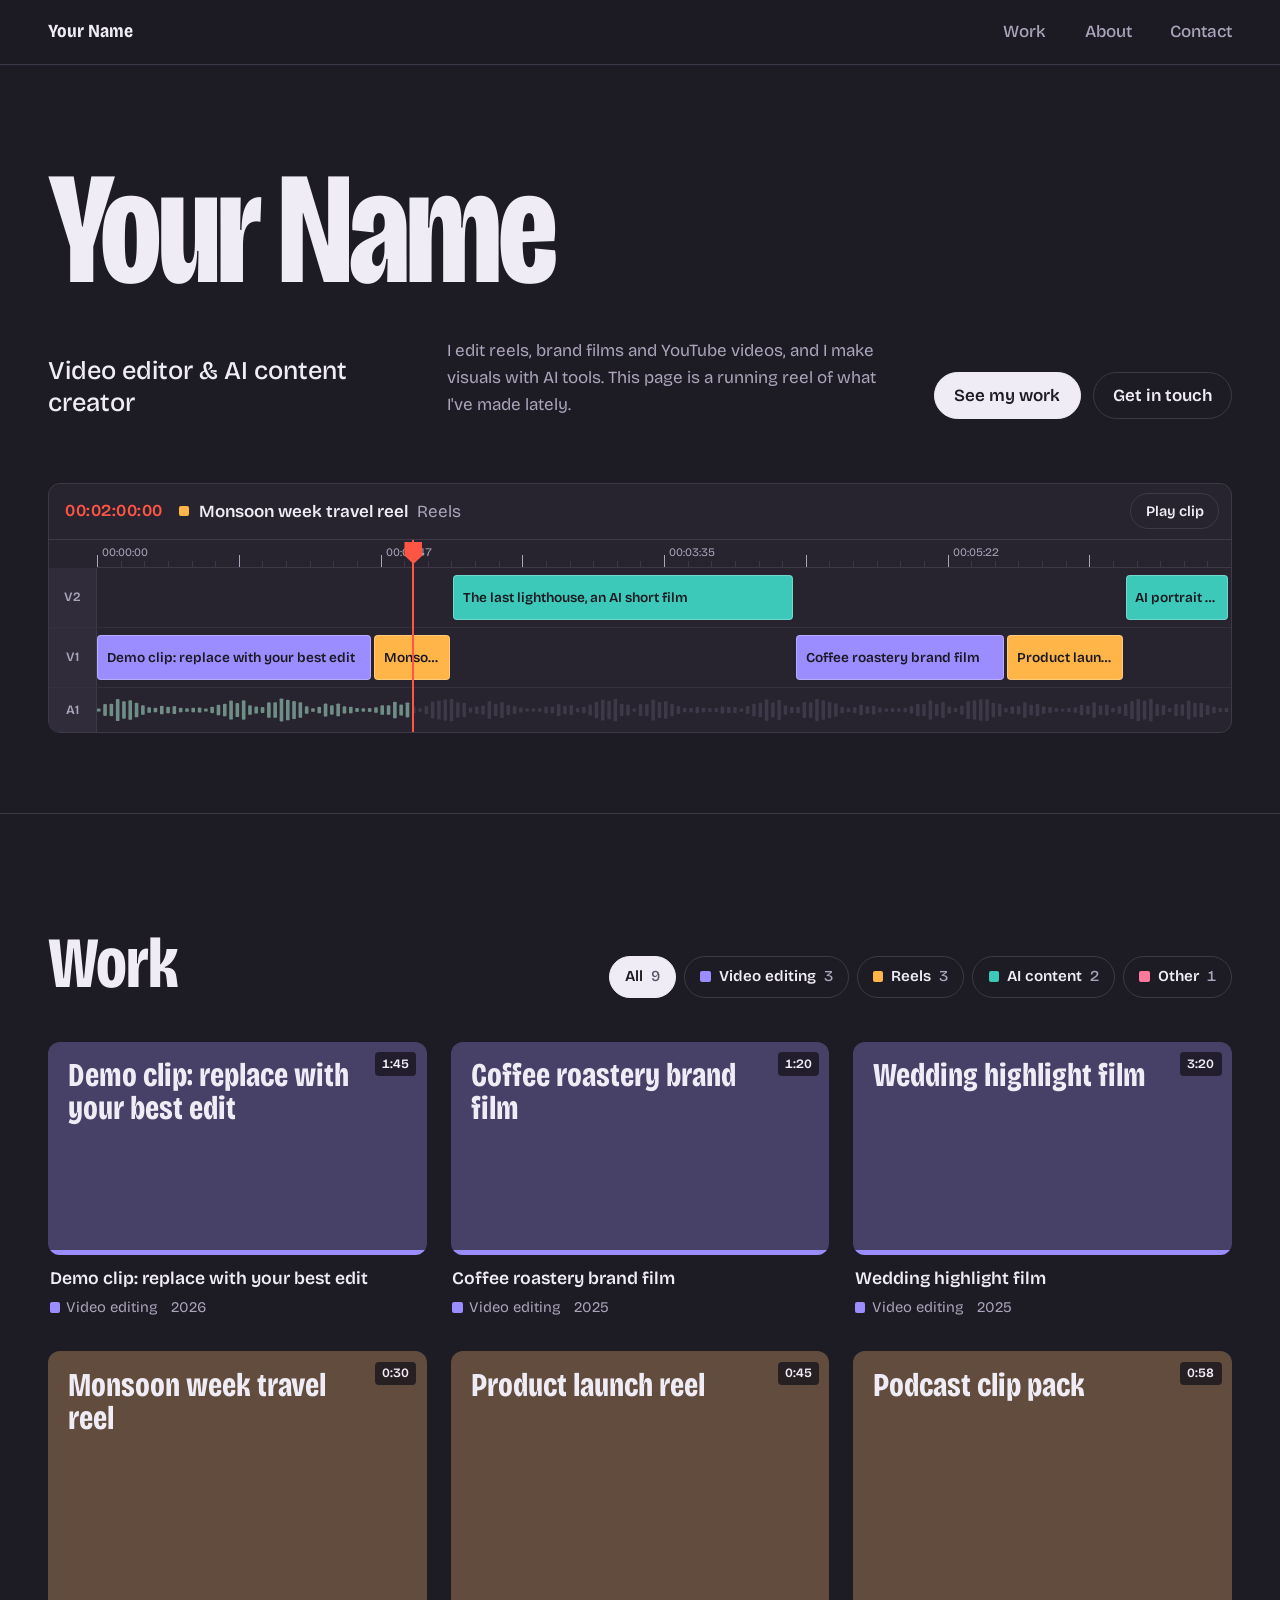
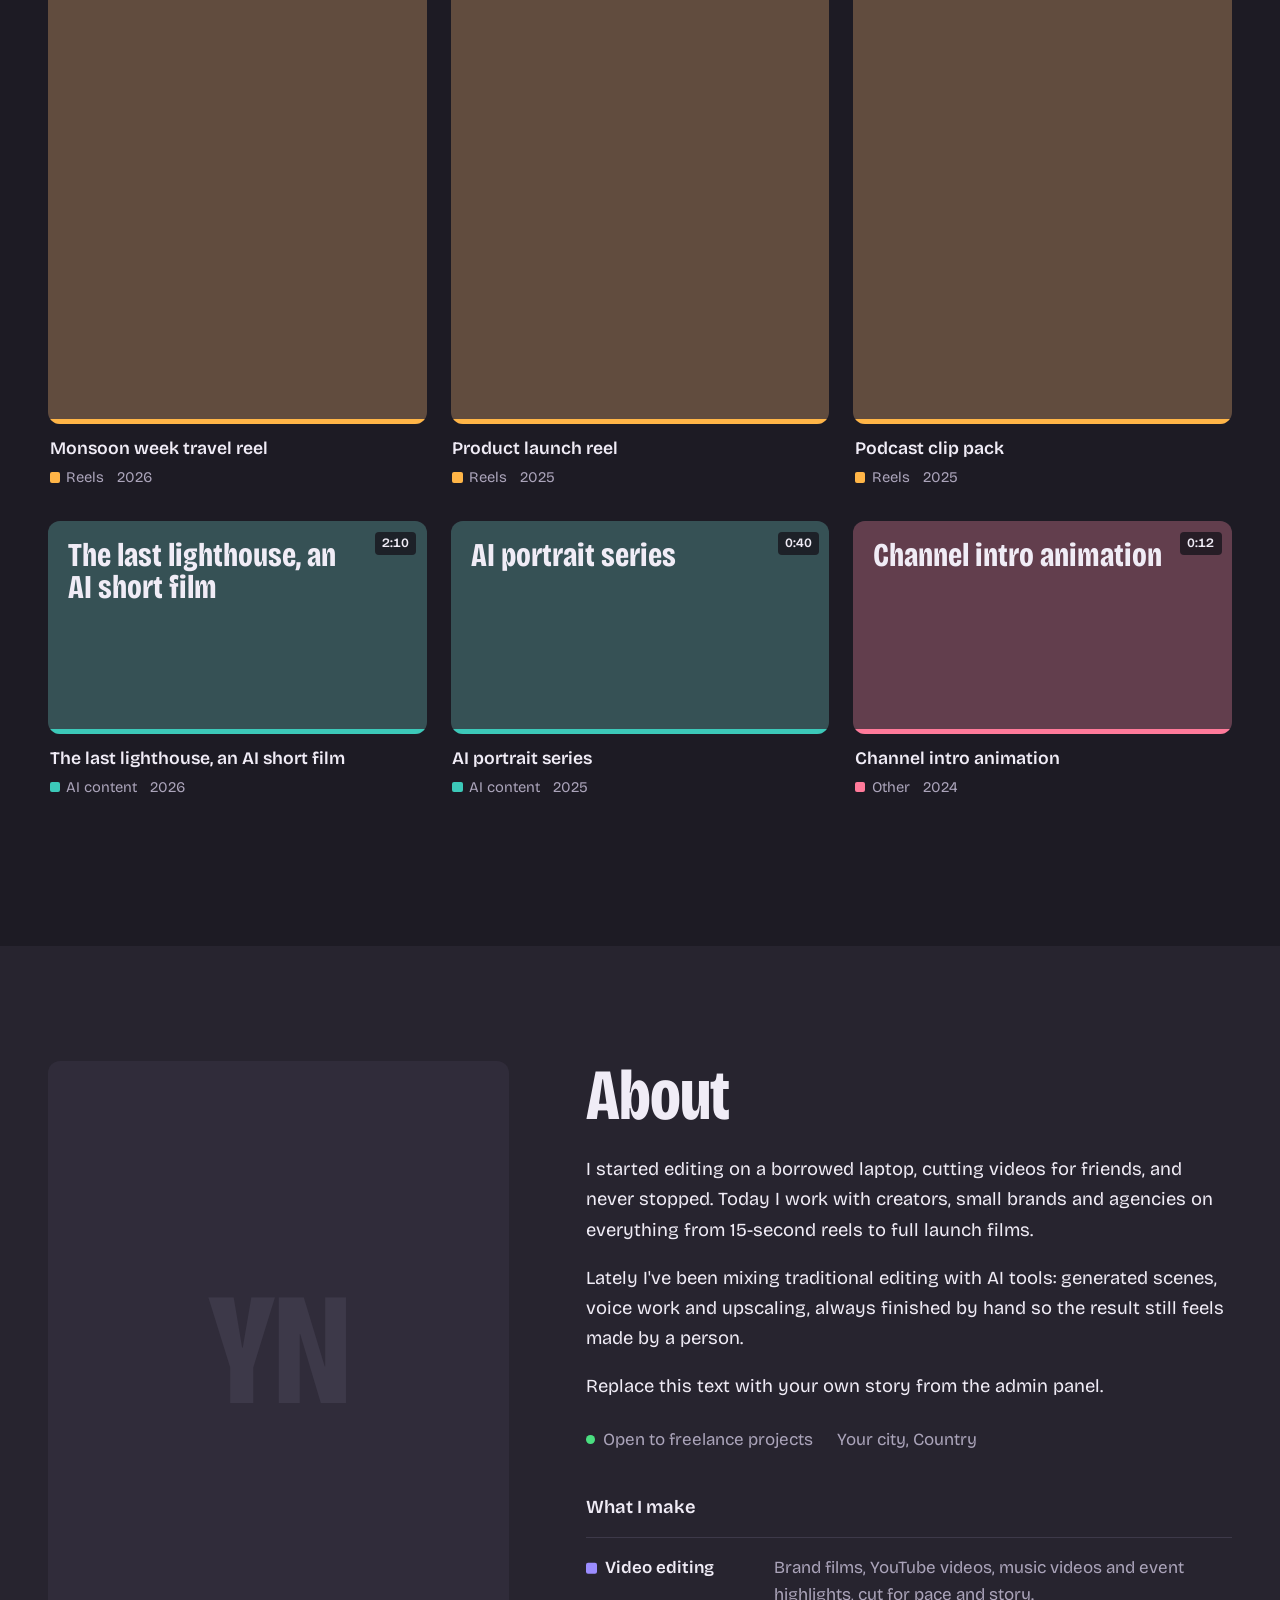
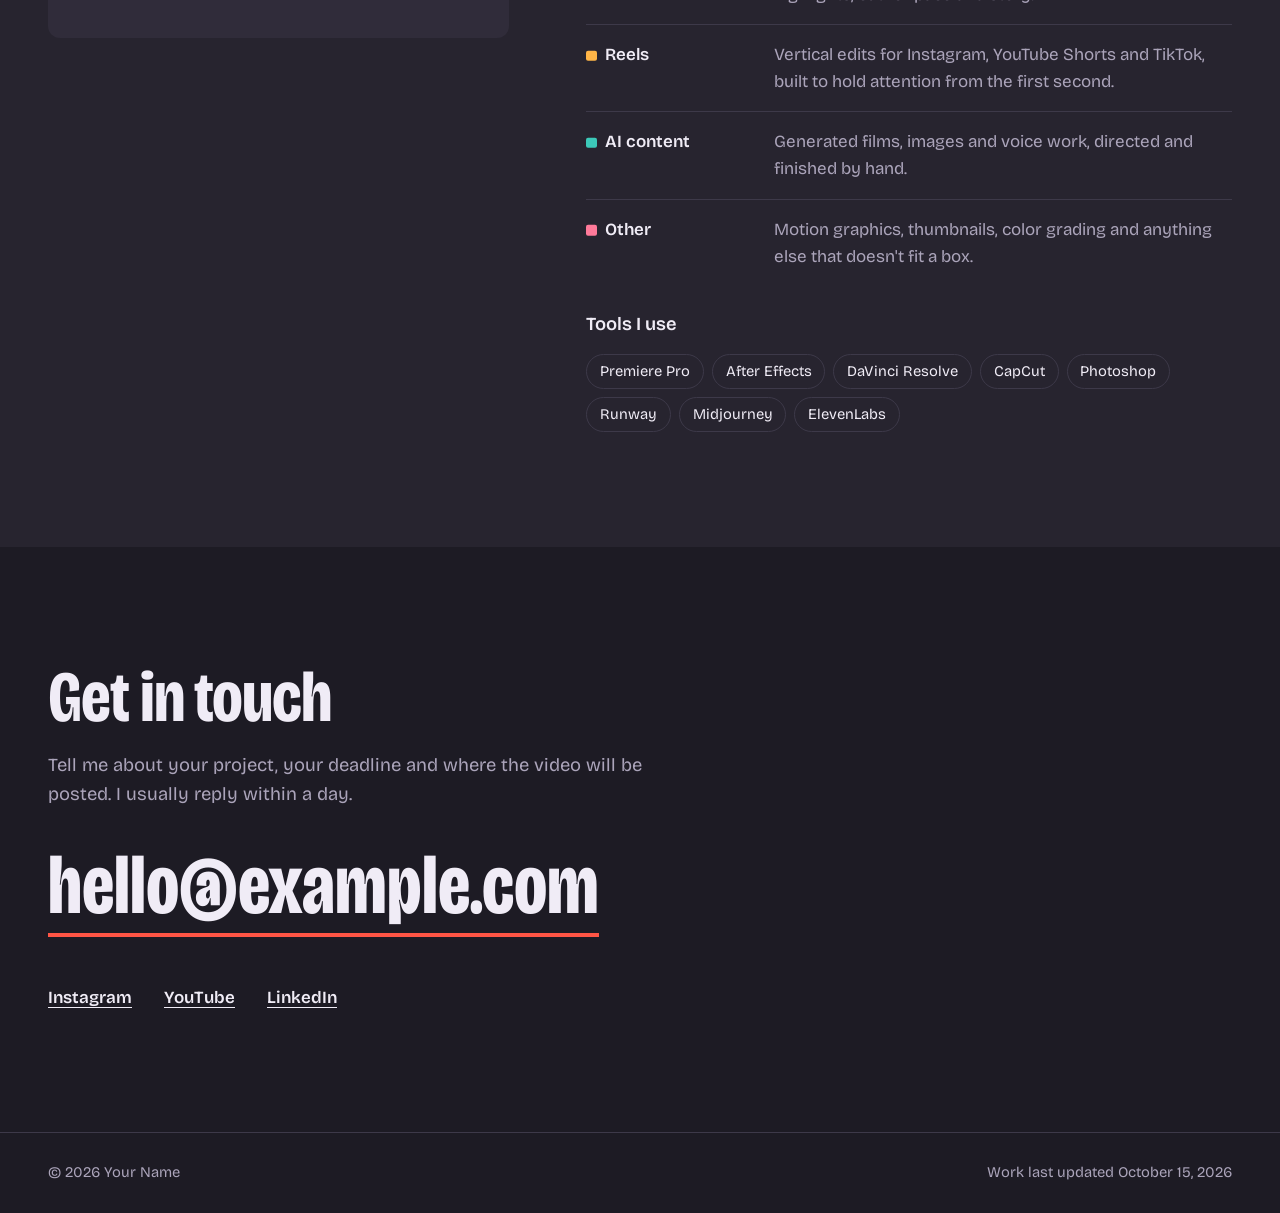
==== index.html @ c106ce6b "Add files via upload" ====
<!doctype html>
<html lang="en">
<head>
  <meta charset="utf-8">
  <meta name="viewport" content="width=device-width, initial-scale=1">
  <title>Your Name, video editor &amp; AI content creator</title>
  <meta name="description" content="Portfolio of video edits, reels and AI-made content.">
  <meta property="og:type" content="website">
  <meta property="og:title" content="Your Name, video editor &amp; AI content creator">
  <meta property="og:description" content="Portfolio of video edits, reels and AI-made content.">
  <meta name="theme-color" content="#1D1B24">
  <link rel="icon" href="data:image/svg+xml,%3Csvg xmlns='http://www.w3.org/2000/svg' viewBox='0 0 32 32'%3E%3Crect width='32' height='32' rx='7' fill='%231D1B24'/%3E%3Crect x='5' y='9' width='12' height='6' rx='1.5' fill='%239B8CFF'/%3E%3Crect x='11' y='18' width='16' height='6' rx='1.5' fill='%23FFB547'/%3E%3Crect x='19' y='4' width='2' height='24' fill='%23FF4D3D'/%3E%3C/svg%3E">
  <link rel="preconnect" href="https://fonts.googleapis.com">
  <link rel="preconnect" href="https://fonts.gstatic.com" crossorigin>
  <link rel="stylesheet" href="https://fonts.googleapis.com/css2?family=Bricolage+Grotesque:opsz,wdth,wght@12..96,75..100,300..800&display=swap">
  <link rel="stylesheet" href="assets/css/style.css">
</head>
<body>
  <a class="skip" href="#work">Skip to work</a>

  <header class="topbar" id="topbar">
    <div class="wrap topbar-inner">
      <a class="brand" href="#top" data-bind="name">Your Name</a>
      <button class="menu-btn" id="menuBtn" type="button" aria-expanded="false" aria-controls="nav">Menu</button>
      <nav class="nav" id="nav" aria-label="Main">
        <a href="#work">Work</a>
        <a href="#about">About</a>
        <a href="#contact">Contact</a>
      </nav>
    </div>
  </header>

  <main id="top">
    <section class="hero wrap" aria-labelledby="heroName">
      <h1 class="hero-name" id="heroName" data-bind="name">Your Name</h1>
      <div class="hero-sub">
        <p class="hero-role" data-bind="role">Video editor &amp; AI content creator</p>
        <p class="hero-intro" data-bind="intro"></p>
        <div class="hero-cta">
          <a class="btn btn-primary" href="#work">See my work</a>
          <a class="btn" href="#contact">Get in touch</a>
        </div>
      </div>

      <!-- Featured work, laid out as an edit timeline -->
      <div class="edit" id="edit" hidden>
        <div class="edit-bar">
          <output class="tc" id="tc" aria-label="Timecode">00:00:00:00</output>
          <p class="at" id="at">Drag the playhead to preview a clip</p>
          <button class="btn btn-small" id="atPlay" type="button" disabled>Play clip</button>
        </div>
        <div class="tracks" id="tracks">
          <div class="ruler" id="ruler" aria-hidden="true"></div>
          <div class="track"><span class="tlabel">V2</span><div class="lane" id="laneV2"></div></div>
          <div class="track"><span class="tlabel">V1</span><div class="lane" id="laneV1"></div></div>
          <div class="track track-audio" aria-hidden="true"><span class="tlabel">A1</span><div class="lane wave" id="laneA1"></div></div>
          <div class="playhead" id="playhead" role="slider" tabindex="0" aria-label="Playhead" aria-valuemin="0" aria-valuemax="100" aria-valuenow="0"><span class="ph-head"></span></div>
        </div>
      </div>
    </section>

    <section class="section work" id="work" aria-labelledby="workTitle">
      <div class="wrap">
        <div class="work-head">
          <h2 id="workTitle">Work</h2>
          <div class="bins" id="bins" role="group" aria-label="Filter by category"></div>
        </div>
        <div class="grid" id="grid" aria-live="polite"></div>
      </div>
    </section>

    <section class="section about" id="about" aria-labelledby="aboutTitle">
      <div class="wrap about-grid">
        <figure class="portrait" id="portrait"></figure>
        <div class="about-text">
          <h2 id="aboutTitle">About</h2>
          <div class="bio" id="bio"></div>
          <p class="facts" id="facts"></p>
          <h3>What I make</h3>
          <dl class="makes" id="makes"></dl>
          <h3>Tools I use</h3>
          <ul class="chips" id="tools"></ul>
        </div>
      </div>
    </section>

    <section class="section contact" id="contact" aria-labelledby="contactTitle">
      <div class="wrap">
        <h2 id="contactTitle">Get in touch</h2>
        <p class="contact-note" data-bind="contactNote"></p>
        <a class="contact-email" id="email" href="mailto:hello@example.com">hello@example.com</a>
        <ul class="socials" id="socials"></ul>
      </div>
    </section>
  </main>

  <footer class="footer">
    <div class="wrap footer-inner">
      <p>&copy; <span id="year"></span> <span data-bind="name">Your Name</span></p>
      <p id="updated"></p>
    </div>
  </footer>

  <dialog class="player" id="player" aria-labelledby="playerTitle">
    <button class="player-close" id="playerClose" type="button" aria-label="Close">
      <svg viewBox="0 0 24 24" width="22" height="22" aria-hidden="true"><path d="M6 6l12 12M18 6L6 18" stroke="currentColor" stroke-width="2" stroke-linecap="round"/></svg>
    </button>
    <div class="player-inner">
      <div class="player-media" id="playerMedia"></div>
      <div class="player-info">
        <p class="player-meta" id="playerMeta"></p>
        <h2 id="playerTitle"></h2>
        <p class="player-desc" id="playerDesc"></p>
        <ul class="chips" id="playerTools"></ul>
        <a class="btn" id="playerLink" target="_blank" rel="noopener" hidden>Open original</a>
      </div>
    </div>
  </dialog>

  <script src="assets/js/media.js"></script>
  <script src="assets/js/main.js"></script>
</body>
</html>
---- assets/css/style.css ----
/* =========================================================
   Portfolio, edit-suite theme
   Colors are clip labels: each category keeps its color from
   the hero timeline through the grid and the player.
   ========================================================= */

:root {
  --suite: #1D1B24;      /* page background */
  --panel: #27242F;      /* timeline, cards */
  --panel-2: #302C3A;    /* track headers, inputs */
  --line: #3D3949;       /* rules and borders */
  --paper: #F0ECF6;      /* main text */
  --muted: #ABA4BA;      /* secondary text */
  --playhead: #FF5545;   /* playhead, timecode, live accents */

  --font: "Bricolage Grotesque", "Avenir Next", "Segoe UI", system-ui, -apple-system, sans-serif;
  --r-s: 4px;
  --r-m: 12px;
  --gutter: clamp(1.25rem, 4vw, 3rem);
  --max: 1320px;
  --header: 64px;

  color-scheme: dark;
}

*, *::before, *::after { box-sizing: border-box; }
[hidden] { display: none !important; }

html {
  scroll-behavior: smooth;
  scroll-padding-top: var(--header);
  -webkit-text-size-adjust: 100%;
}

body {
  margin: 0;
  background: var(--suite);
  color: var(--paper);
  font-family: var(--font);
  font-size: 1.0625rem;
  line-height: 1.6;
  font-optical-sizing: auto;
  -webkit-font-smoothing: antialiased;
}

img, video, iframe { max-width: 100%; display: block; }
a { color: inherit; }
button { font: inherit; color: inherit; }
h1, h2, h3 { margin: 0; }

:focus-visible {
  outline: 2px solid var(--paper);
  outline-offset: 3px;
}

.wrap {
  width: 100%;
  max-width: var(--max);
  margin-inline: auto;
  padding-inline: var(--gutter);
}

.skip {
  position: absolute;
  left: -9999px;
  top: 0;
}
.skip:focus {
  left: 1rem;
  top: 1rem;
  z-index: 100;
  padding: .6rem 1rem;
  background: var(--paper);
  color: var(--suite);
  border-radius: var(--r-s);
}

/* ---------- Buttons ---------- */

.btn {
  display: inline-flex;
  align-items: center;
  justify-content: center;
  gap: .5rem;
  min-height: 44px;
  padding: .55rem 1.2rem;
  border: 1px solid var(--line);
  border-radius: 999px;
  background: transparent;
  color: var(--paper);
  font-weight: 600;
  text-decoration: none;
  cursor: pointer;
  transition: background-color .15s, border-color .15s, color .15s;
}
.btn:hover { border-color: var(--muted); }
.btn-primary {
  background: var(--paper);
  border-color: var(--paper);
  color: var(--suite);
}
.btn-primary:hover { background: #fff; border-color: #fff; }
.btn-small { min-height: 36px; padding: .35rem .9rem; font-size: .9rem; }
.btn:disabled { opacity: .4; cursor: default; }

/* ---------- Header ---------- */

.topbar {
  position: sticky;
  top: 0;
  z-index: 50;
  background: rgba(29, 27, 36, .86);
  -webkit-backdrop-filter: blur(12px);
  backdrop-filter: blur(12px);
  border-bottom: 1px solid var(--line);
}
.topbar-inner {
  height: var(--header);
  display: flex;
  align-items: center;
  justify-content: space-between;
  gap: 1rem;
}
.brand {
  font-weight: 700;
  font-size: 1.15rem;
  font-variation-settings: "wdth" 85;
  text-decoration: none;
  white-space: nowrap;
  overflow: hidden;
  text-overflow: ellipsis;
}
.nav { display: flex; gap: clamp(1.25rem, 3vw, 2.5rem); }
.nav a {
  text-decoration: none;
  color: var(--muted);
  font-weight: 500;
  padding-block: .4rem;
}
.nav a:hover { color: var(--paper); }
.menu-btn {
  display: none;
  min-height: 40px;
  padding: .3rem .9rem;
  border: 1px solid var(--line);
  border-radius: 999px;
  background: none;
  cursor: pointer;
  font-weight: 600;
}

/* ---------- Hero ---------- */

.hero {
  padding-top: clamp(2.5rem, 8vw, 6rem);
  padding-bottom: clamp(3rem, 7vw, 5rem);
}
.hero-name {
  font-size: clamp(3.4rem, 12.5vw, 10.5rem);
  line-height: .86;
  font-weight: 700;
  font-variation-settings: "wdth" 75;
  letter-spacing: -.025em;
  text-wrap: balance;
  overflow-wrap: anywhere;
}
.hero-sub {
  display: grid;
  grid-template-columns: minmax(0, 1fr) minmax(0, 1.25fr) auto;
  align-items: end;
  gap: 1rem 3rem;
  margin-top: clamp(1.5rem, 3vw, 2.5rem);
}
.hero-role {
  margin: 0;
  font-size: clamp(1.25rem, 2.2vw, 1.6rem);
  line-height: 1.25;
  font-weight: 500;
}
.hero-intro {
  margin: 0;
  max-width: 54ch;
  color: var(--muted);
}
.hero-cta { display: flex; gap: .75rem; flex-wrap: wrap; }

/* ---------- Timeline (the hero's signature piece) ---------- */

.edit {
  margin-top: clamp(2.5rem, 6vw, 4rem);
  background: var(--panel);
  border: 1px solid var(--line);
  border-radius: var(--r-m);
  overflow: hidden;
}
.edit-bar {
  display: flex;
  align-items: center;
  gap: 1rem;
  min-height: 56px;
  padding: .6rem .75rem .6rem 1rem;
  border-bottom: 1px solid var(--line);
}
.tc {
  flex: none;
  font-size: 1.05rem;
  font-weight: 600;
  font-variant-numeric: tabular-nums;
  letter-spacing: .03em;
  color: var(--playhead);
}
.at {
  flex: 1;
  min-width: 0;
  margin: 0;
  display: flex;
  align-items: center;
  gap: .6rem;
  color: var(--muted);
  white-space: nowrap;
}
.at strong {
  color: var(--paper);
  font-weight: 600;
  overflow: hidden;
  text-overflow: ellipsis;
}
.at .at-cat { flex: none; }

.tracks {
  --label: 3rem;
  --p: 0;
  position: relative;
  user-select: none;
  -webkit-user-select: none;
  touch-action: pan-y;
  cursor: col-resize;
}
.ruler {
  position: relative;
  height: 28px;
  margin-left: var(--label);
  border-bottom: 1px solid var(--line);
  background:
    repeating-linear-gradient(to right, var(--muted) 0 1px, transparent 1px calc(100% / 8)) left bottom / 100% 12px no-repeat,
    repeating-linear-gradient(to right, var(--line) 0 1px, transparent 1px calc(100% / 48)) left bottom / 100% 6px no-repeat;
}
.ruler span {
  position: absolute;
  top: 3px;
  padding-left: 5px;
  font-size: .72rem;
  color: var(--muted);
  font-variant-numeric: tabular-nums;
}
.track {
  display: grid;
  grid-template-columns: var(--label) minmax(0, 1fr);
  height: 60px;
  border-bottom: 1px solid rgba(61, 57, 73, .6);
}
.track-audio { height: 44px; border-bottom: 0; }
.tlabel {
  display: grid;
  place-items: center;
  font-size: .8rem;
  font-weight: 600;
  color: var(--muted);
  background: var(--panel-2);
  border-right: 1px solid var(--line);
}
.lane { position: relative; }

.clip {
  --c: var(--muted);
  position: absolute;
  top: 7px;
  bottom: 7px;
  display: flex;
  align-items: center;
  min-width: 10px;
  padding: 0;
  overflow: hidden;
  border: 1px solid rgba(255, 255, 255, .28);
  border-radius: var(--r-s);
  background: var(--c);
  color: #1A1820;
  font-size: .85rem;
  font-weight: 600;
  text-align: left;
  cursor: pointer;
}
.clip:hover { filter: brightness(1.1); }
.clip img {
  flex: none;
  height: 100%;
  aspect-ratio: 16 / 9;
  object-fit: cover;
  border-right: 1px solid rgba(0, 0, 0, .3);
}
.clip span {
  padding-inline: .55rem;
  white-space: nowrap;
  overflow: hidden;
  text-overflow: ellipsis;
}

.wave svg { position: absolute; inset: 6px 0; width: 100%; height: calc(100% - 12px); }
.wave .w-base { color: var(--line); }
.wave .w-lit {
  color: #6F8F86;
  clip-path: inset(0 calc((1 - var(--p)) * 100%) 0 0);
}

.playhead {
  position: absolute;
  top: 0;
  bottom: 0;
  left: calc(var(--label) + (100% - var(--label)) * var(--p));
  width: 0;
  z-index: 5;
  pointer-events: none;
}
.playhead::before {
  content: "";
  position: absolute;
  top: 0;
  bottom: 0;
  left: -1px;
  width: 2px;
  background: var(--playhead);
}
.ph-head {
  position: absolute;
  top: 2px;
  left: -9px;
  width: 18px;
  height: 22px;
  background: var(--playhead);
  clip-path: polygon(0 0, 100% 0, 100% 62%, 50% 100%, 0 62%);
}
.playhead:focus-visible { outline: none; }
.playhead:focus-visible .ph-head { outline: 2px solid var(--paper); outline-offset: 2px; clip-path: none; border-radius: 3px; }

/* ---------- Sections ---------- */

.section { padding-block: clamp(4rem, 9vw, 7.5rem); }
.section h2 {
  font-size: clamp(2.5rem, 6vw, 4.5rem);
  line-height: .95;
  font-weight: 700;
  font-variation-settings: "wdth" 78;
  letter-spacing: -.015em;
}
.section h3 {
  margin-top: 2.5rem;
  margin-bottom: .9rem;
  font-size: 1.15rem;
  font-weight: 600;
}

/* ---------- Work ---------- */

.work { border-top: 1px solid var(--line); }
.work-head {
  display: flex;
  flex-wrap: wrap;
  align-items: flex-end;
  justify-content: space-between;
  gap: 1.25rem 2rem;
  margin-bottom: clamp(1.75rem, 4vw, 2.75rem);
}
.bins { display: flex; flex-wrap: wrap; gap: .5rem; }
.bin {
  --c: var(--paper);
  display: inline-flex;
  align-items: center;
  gap: .5rem;
  min-height: 42px;
  padding: .4rem .95rem;
  border: 1px solid var(--line);
  border-radius: 999px;
  background: transparent;
  font-weight: 600;
  font-size: .95rem;
  white-space: nowrap;
  cursor: pointer;
}
.bin:hover { border-color: var(--muted); }
.bin .count { color: var(--muted); font-weight: 500; font-variant-numeric: tabular-nums; }
.bin[aria-pressed="true"] { background: var(--paper); border-color: var(--paper); color: var(--suite); }
.bin[aria-pressed="true"] .count { color: #5A5466; }

.swatch {
  display: inline-block;
  flex: none;
  width: .65rem;
  height: .65rem;
  border-radius: 2px;
  background: var(--c);
}

/* Masonry via CSS columns: each card keeps its real aspect ratio */
.grid { columns: 3 300px; column-gap: 1.5rem; }
.card {
  --c: var(--muted);
  break-inside: avoid;
  display: inline-block;
  width: 100%;
  margin-bottom: 2rem;
}
.card-media {
  position: relative;
  display: block;
  width: 100%;
  aspect-ratio: 16 / 9;
  padding: 0;
  border: 0;
  border-radius: var(--r-m);
  overflow: hidden;
  background: var(--panel);
  cursor: pointer;
}
.card-media[data-format="vertical"] { aspect-ratio: 9 / 16; }
.card-media[data-format="square"] { aspect-ratio: 1 / 1; }
.card-media img,
.card-media video { width: 100%; height: 100%; object-fit: cover; }
.card-media::after {
  content: "";
  position: absolute;
  left: 0;
  right: 0;
  bottom: 0;
  height: 5px;
  background: var(--c);
}
.card-play {
  position: absolute;
  left: 1rem;
  bottom: 1.25rem;
  display: grid;
  place-items: center;
  width: 48px;
  height: 48px;
  border-radius: 50%;
  background: rgba(22, 20, 28, .72);
  -webkit-backdrop-filter: blur(6px);
  backdrop-filter: blur(6px);
  color: var(--paper);
  opacity: 0;
  transform: scale(.9);
  transition: opacity .18s, transform .18s;
}
.card-media:hover .card-play,
.card-media:focus-visible .card-play { opacity: 1; transform: none; }
@media (hover: none) { .card-play { opacity: 1; transform: none; } }

.card-dur {
  position: absolute;
  top: .65rem;
  right: .65rem;
  padding: .1rem .45rem;
  border-radius: var(--r-s);
  background: rgba(22, 20, 28, .78);
  font-size: .8rem;
  font-weight: 600;
  font-variant-numeric: tabular-nums;
}

/* Poster: shown when a work has no thumbnail yet */
.poster {
  position: absolute;
  inset: 0;
  display: flex;
  align-items: flex-start;
  padding: 1.1rem 4.25rem 1.1rem 1.25rem;
  background: color-mix(in oklab, var(--c) 30%, var(--panel));
  color: var(--paper);
  text-align: left;
  font-size: clamp(1.5rem, 2.6vw, 2.15rem);
  line-height: .98;
  font-weight: 700;
  font-variation-settings: "wdth" 75;
  overflow-wrap: anywhere;
}

.card-body { padding: .85rem .1rem 0; }
.card h3 { margin: 0; font-size: 1.1rem; line-height: 1.3; font-weight: 600; }
.card-meta {
  display: flex;
  flex-wrap: wrap;
  align-items: center;
  gap: .25rem .8rem;
  margin: .3rem 0 0;
  color: var(--muted);
  font-size: .92rem;
}
.card-meta .swatch { margin-right: -.4rem; }

.notice {
  padding: 1.5rem;
  border: 1px dashed var(--line);
  border-radius: var(--r-m);
  color: var(--muted);
  column-span: all;
}

/* ---------- About ---------- */

.about { background: var(--panel); }
.about-grid {
  display: grid;
  grid-template-columns: minmax(0, 5fr) minmax(0, 7fr);
  gap: clamp(2rem, 6vw, 5.5rem);
  align-items: start;
}
.portrait {
  position: sticky;
  top: calc(var(--header) + 2rem);
  margin: 0;
  aspect-ratio: 4 / 5;
  border-radius: var(--r-m);
  overflow: hidden;
  background: var(--panel-2);
}
.portrait img { width: 100%; height: 100%; object-fit: cover; }
.initials {
  display: grid;
  place-items: center;
  height: 100%;
  font-size: clamp(5rem, 14vw, 10rem);
  font-weight: 700;
  font-variation-settings: "wdth" 75;
  color: var(--line);
}
.bio { margin-top: 1.5rem; }
.bio p { margin: 0 0 1.1rem; max-width: 62ch; font-size: 1.15rem; line-height: 1.65; }
.facts { display: flex; flex-wrap: wrap; gap: .5rem 1.5rem; margin: 1.5rem 0 0; color: var(--muted); }
.facts span { display: inline-flex; align-items: center; gap: .5rem; }
.live-dot { width: .55rem; height: .55rem; border-radius: 50%; background: #4ADE80; }

.makes { margin: 0; display: grid; gap: 1rem; }
.makes div {
  display: grid;
  grid-template-columns: 10.5rem minmax(0, 1fr);
  gap: .25rem 1.25rem;
  padding-top: 1rem;
  border-top: 1px solid var(--line);
}
.makes dt { display: flex; align-items: baseline; gap: .55rem; font-weight: 600; }
.makes dt .swatch { transform: translateY(.05rem); }
.makes dd { margin: 0; color: var(--muted); max-width: 52ch; }

.chips { display: flex; flex-wrap: wrap; gap: .5rem; margin: 0; padding: 0; list-style: none; }
.chips li {
  padding: .3rem .8rem;
  border: 1px solid var(--line);
  border-radius: 999px;
  font-size: .92rem;
}

/* ---------- Contact ---------- */

.contact-note { max-width: 52ch; margin: 1.25rem 0 2rem; color: var(--muted); font-size: 1.15rem; }
.contact-email {
  display: inline-block;
  max-width: 100%;
  font-size: clamp(1.9rem, 7vw, 5.25rem);
  line-height: 1.05;
  font-weight: 700;
  font-variation-settings: "wdth" 75;
  text-decoration: none;
  overflow-wrap: anywhere;
  border-bottom: 4px solid var(--playhead);
  padding-bottom: .2rem;
}
.contact-email:hover { color: #fff; }
.socials {
  display: flex;
  flex-wrap: wrap;
  gap: .5rem 2rem;
  margin: 2.5rem 0 0;
  padding: 0;
  list-style: none;
}
.socials a { display: inline-block; padding-block: .4rem; font-weight: 600; text-underline-offset: .25em; }

/* ---------- Footer ---------- */

.footer { border-top: 1px solid var(--line); color: var(--muted); font-size: .92rem; }
.footer-inner {
  display: flex;
  flex-wrap: wrap;
  justify-content: space-between;
  gap: .5rem 2rem;
  padding-block: 1.75rem;
}
.footer p { margin: 0; }

/* ---------- Player ---------- */

.player {
  width: min(1180px, calc(100vw - 2rem));
  max-height: calc(100dvh - 2rem);
  padding: 0;
  border: 1px solid var(--line);
  border-radius: var(--r-m);
  background: var(--panel);
  color: var(--paper);
  overflow: auto;
}
.player::backdrop { background: rgba(14, 12, 20, .84); -webkit-backdrop-filter: blur(4px); backdrop-filter: blur(4px); }
.player[open] { animation: player-in .22s ease-out; }
@keyframes player-in { from { opacity: 0; transform: translateY(12px); } }

.player-close {
  position: absolute;
  top: .6rem;
  right: .6rem;
  z-index: 2;
  display: grid;
  place-items: center;
  width: 44px;
  height: 44px;
  border: 0;
  border-radius: 50%;
  background: rgba(22, 20, 28, .8);
  cursor: pointer;
}
.player-close:hover { background: var(--suite); }
.player-media {
  position: relative;
  background: #000;
  aspect-ratio: 16 / 9;
}
.player-media iframe,
.player-media video { width: 100%; height: 100%; border: 0; }
.player-media img { width: 100%; height: 100%; object-fit: contain; }
.player-media .poster { padding: 2rem; font-size: clamp(1.75rem, 4vw, 3rem); }
.player-empty {
  position: absolute;
  left: 2rem;
  right: 2rem;
  bottom: 1.25rem;
  margin: 0;
  color: var(--paper);
  opacity: .8;
  font-size: .95rem;
}
.player-info { padding: 1.5rem clamp(1.25rem, 3vw, 2rem) 2rem; }
.player-meta { display: flex; flex-wrap: wrap; align-items: center; gap: .3rem .9rem; margin: 0 0 .5rem; color: var(--muted); }
.player-meta .swatch { margin-right: -.45rem; }
.player-info h2 { font-size: clamp(1.5rem, 3vw, 2.1rem); line-height: 1.1; font-weight: 700; font-variation-settings: "wdth" 85; }
.player-desc { max-width: 62ch; margin: .9rem 0 1.25rem; color: var(--muted); }
.player-desc:empty { display: none; }
.player .chips { margin-bottom: 1.5rem; }
.player .chips:empty { display: none; }

/* Vertical and square work: media beside info on wide screens */
@media (min-width: 760px) {
  .player[data-format="vertical"] .player-inner,
  .player[data-format="square"] .player-inner {
    display: grid;
    grid-template-columns: auto minmax(0, 1fr);
    align-items: start;
  }
  .player[data-format="vertical"] .player-media {
    height: min(calc(100dvh - 4rem), 820px);
    aspect-ratio: 9 / 16;
  }
  .player[data-format="square"] .player-media {
    height: min(calc(100dvh - 4rem), 680px);
    aspect-ratio: 1 / 1;
  }
  .player[data-format="vertical"] .player-info,
  .player[data-format="square"] .player-info { padding-top: 3.5rem; }
}
@media (max-width: 759px) {
  .player[data-format="vertical"] .player-media { aspect-ratio: 9 / 16; max-height: 78dvh; margin-inline: auto; }
}

/* ---------- Responsive ---------- */

@media (max-width: 1020px) {
  .hero-sub { grid-template-columns: minmax(0, 1fr); align-items: start; gap: 1rem; }
  .hero-intro { max-width: 60ch; }
  .hero-cta { margin-top: .5rem; }
}

@media (max-width: 860px) {
  .about-grid { grid-template-columns: minmax(0, 1fr); }
  .portrait { position: static; max-width: 340px; }
}

@media (max-width: 720px) {
  .menu-btn { display: inline-flex; align-items: center; }
  .nav {
    position: absolute;
    top: var(--header);
    left: 0;
    right: 0;
    flex-direction: column;
    gap: 0;
    padding: .5rem var(--gutter) 1.25rem;
    background: var(--suite);
    border-bottom: 1px solid var(--line);
    display: none;
  }
  .topbar.open .nav { display: flex; }
  .nav a { padding-block: .85rem; font-size: 1.25rem; color: var(--paper); border-bottom: 1px solid var(--line); }
  .nav a:last-child { border-bottom: 0; }

  .bins {
    flex-wrap: nowrap;
    overflow-x: auto;
    margin-inline: calc(var(--gutter) * -1);
    padding-inline: var(--gutter);
    scrollbar-width: none;
    width: calc(100% + var(--gutter) * 2);
  }
  .bins::-webkit-scrollbar { display: none; }

  .makes div { grid-template-columns: minmax(0, 1fr); }
}

@media (max-width: 600px) {
  .tracks { --label: 2.25rem; }
  .track { height: 48px; }
  .track-audio { height: 36px; }
  .clip { top: 6px; bottom: 6px; font-size: .78rem; }
  .clip img { display: none; }
  .clip span { padding-inline: .4rem; }
  .ruler span:nth-child(even) { display: none; }
  .edit-bar { flex-wrap: wrap; gap: .25rem .75rem; padding: .6rem .75rem; }
  .at { order: 3; flex-basis: 100%; }
  #atPlay { margin-left: auto; }

  /* Mobile: landscape work full width, reels two-up */
  .grid {
    columns: auto;
    display: grid;
    grid-template-columns: repeat(2, minmax(0, 1fr));
    grid-auto-flow: row dense;
    gap: 1.5rem .9rem;
  }
  .card { margin-bottom: 0; }
  .card.wide { grid-column: 1 / -1; }
  .notice { grid-column: 1 / -1; }
  .card h3 { font-size: 1rem; }
  .card-meta { font-size: .85rem; }
  .card:not(.wide) .poster { font-size: 1.3rem; padding: .85rem .85rem; }
  .card:not(.wide) .card-dur { top: auto; bottom: 1rem; right: .6rem; }
  .card-play { width: 40px; height: 40px; left: .7rem; bottom: 1rem; }
}

@media (max-width: 340px) {
  .grid { grid-template-columns: minmax(0, 1fr); }
}

@media (prefers-reduced-motion: reduce) {
  html { scroll-behavior: auto; }
  *, *::before, *::after { animation: none !important; transition: none !important; }
}
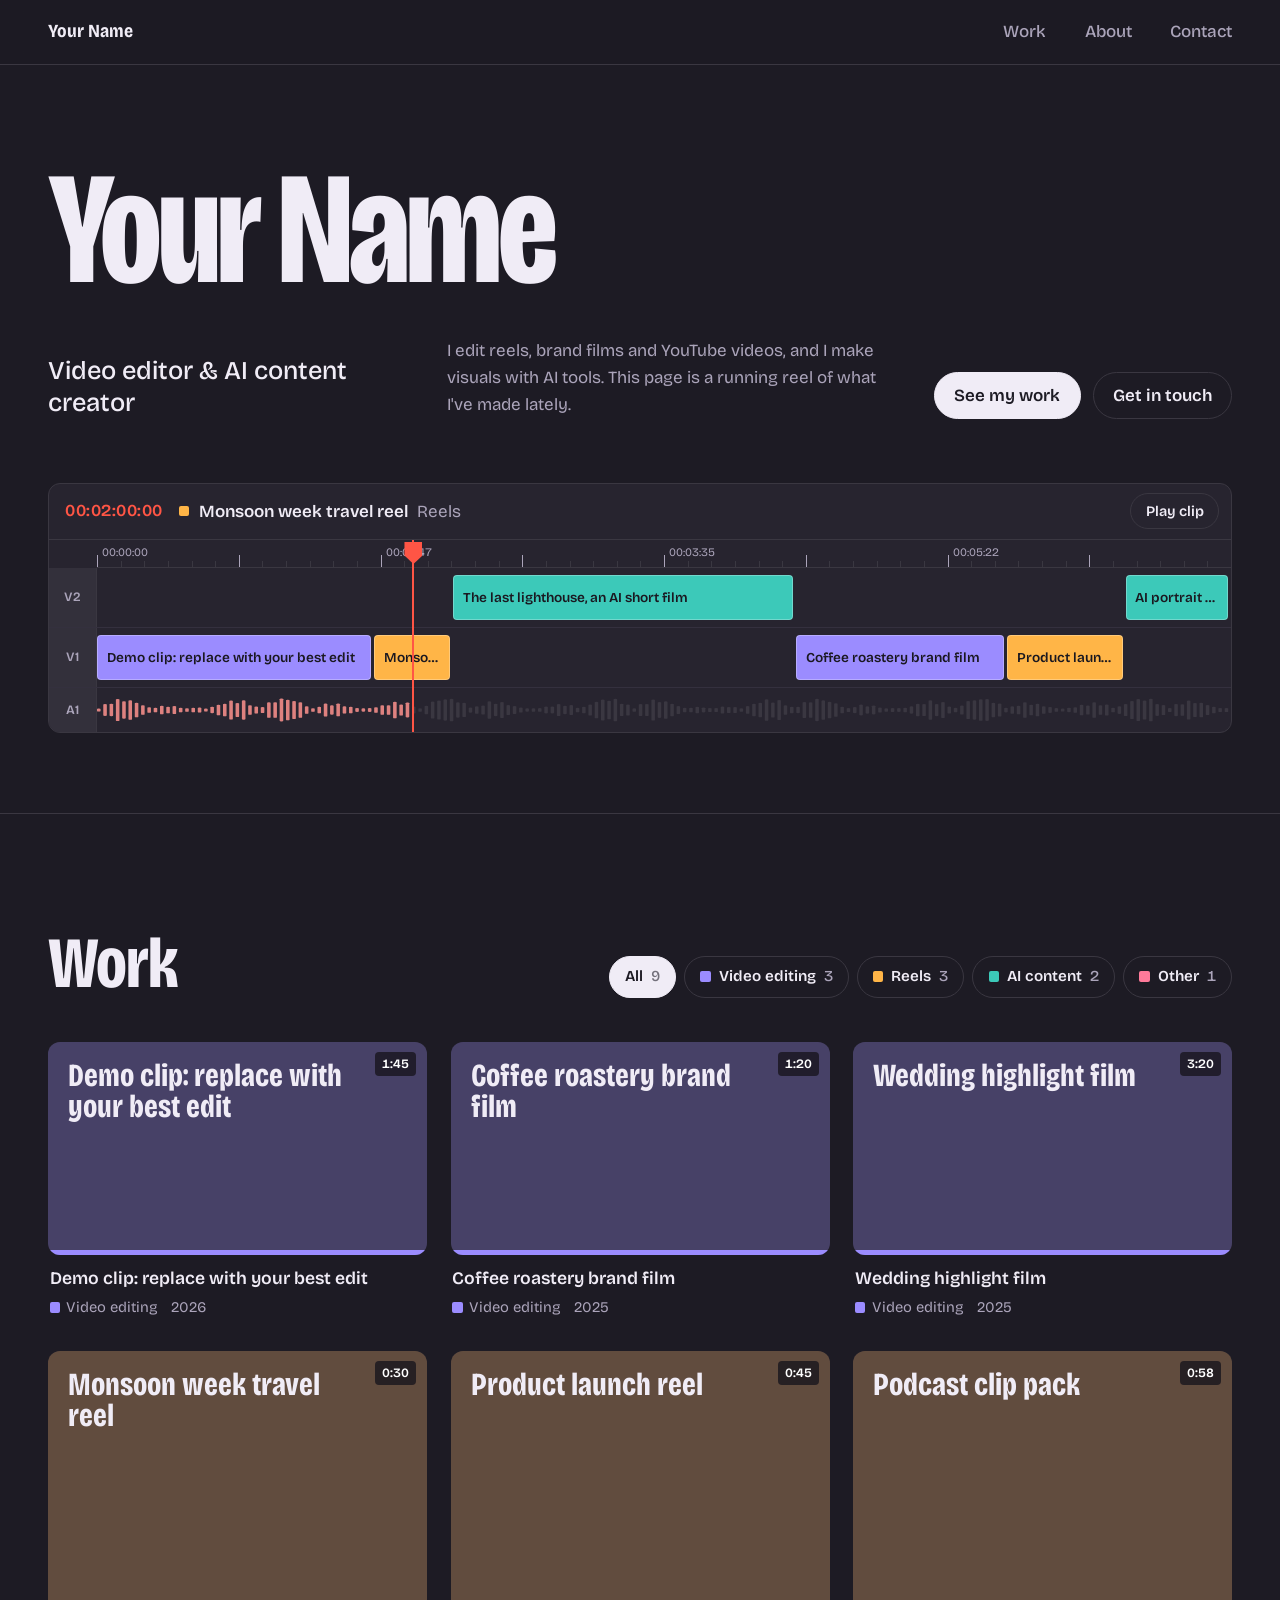
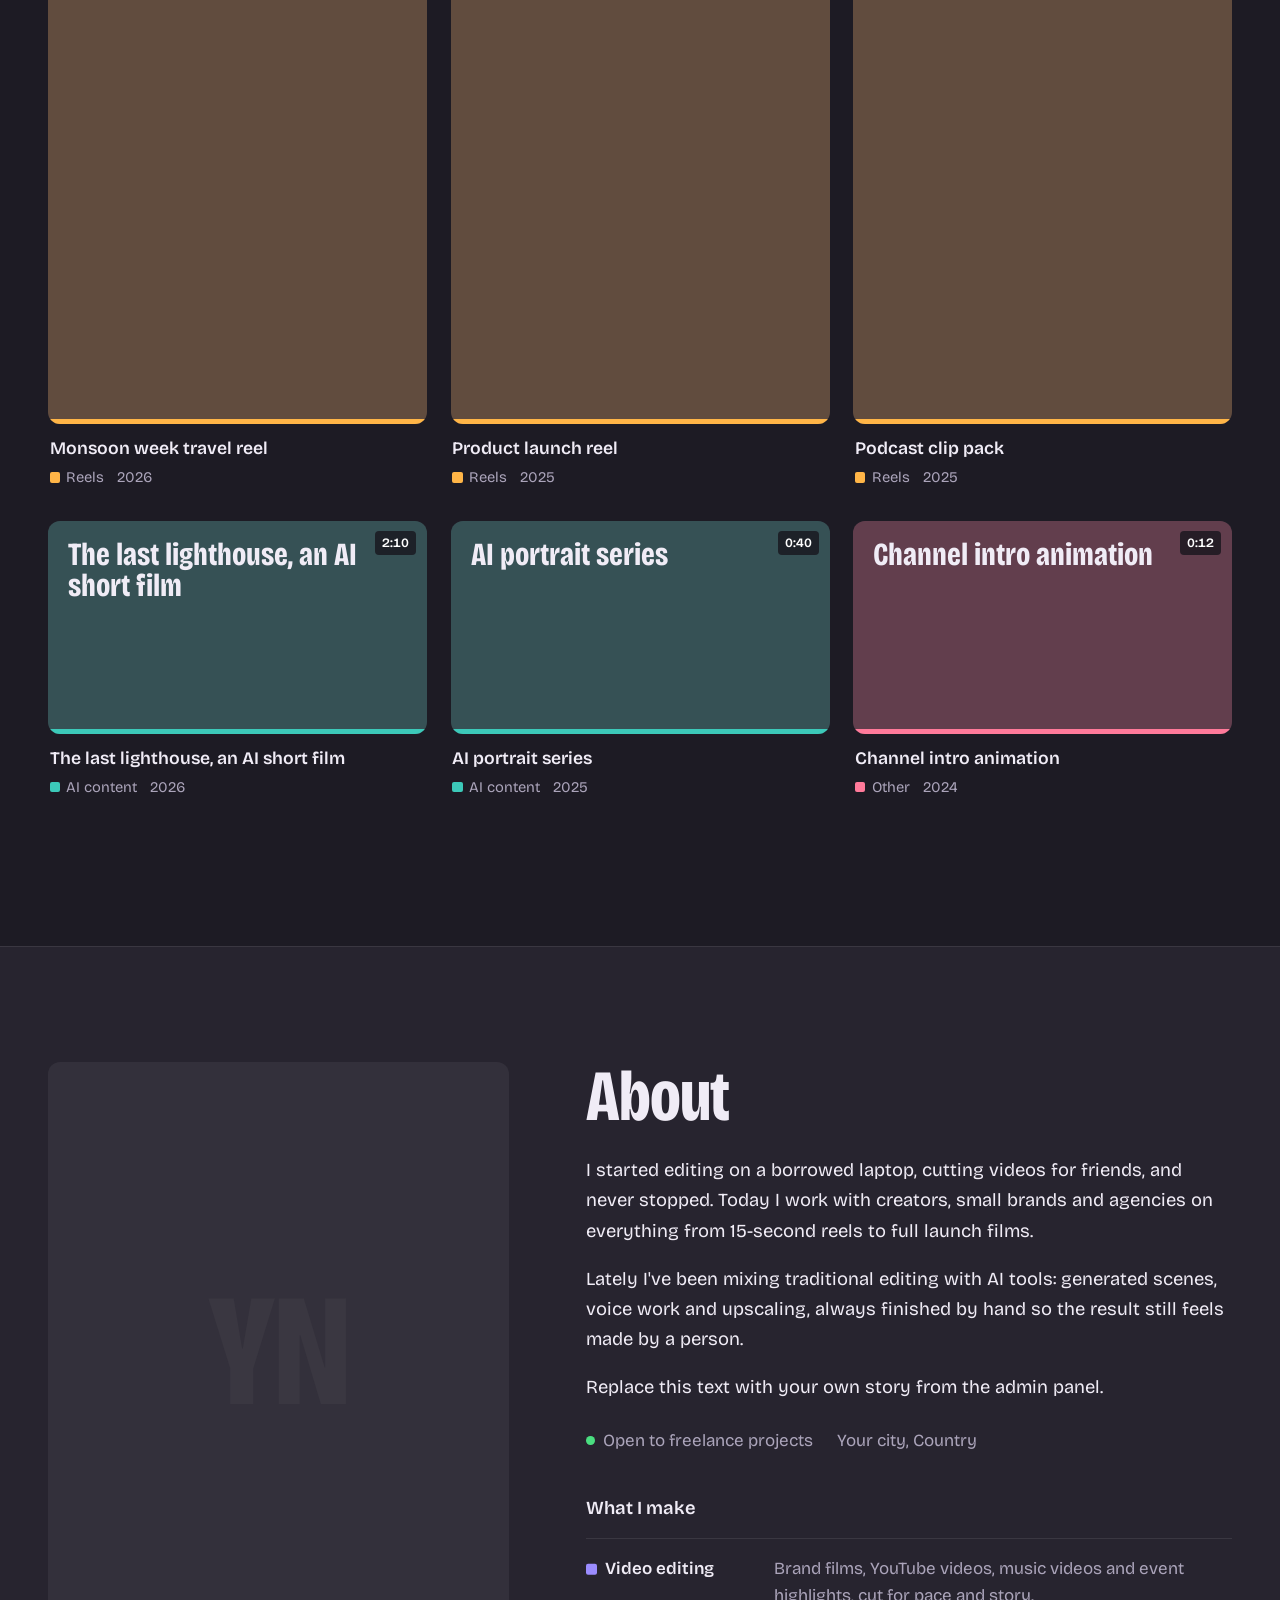
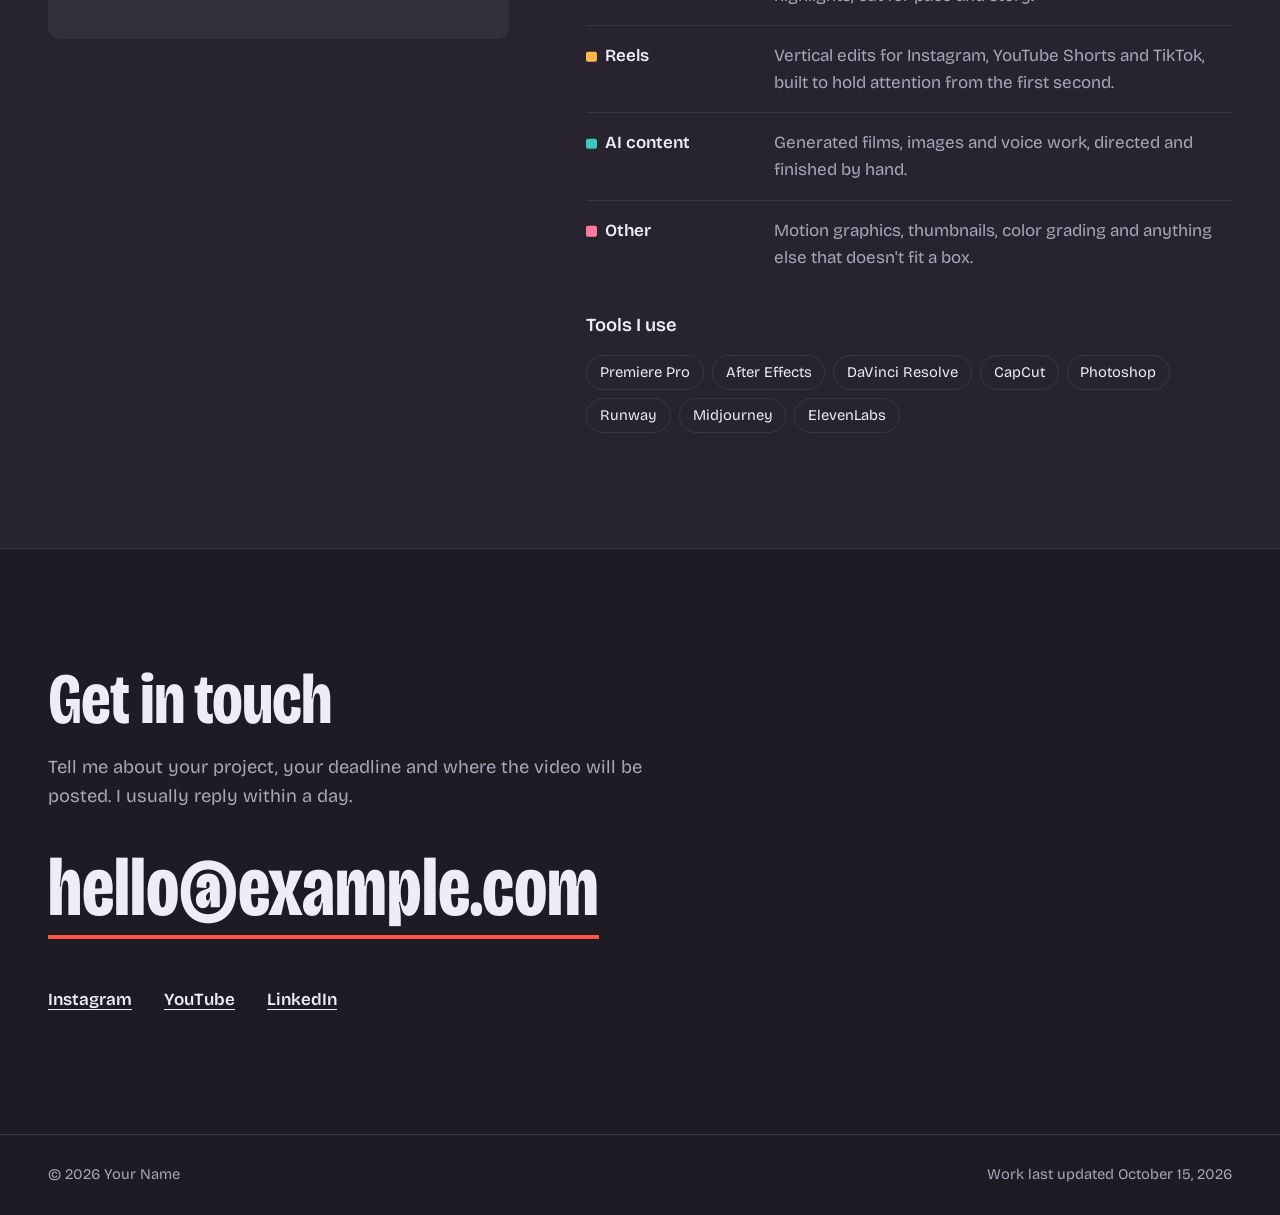
==== commit 8ec8cd9a: "added controls" ====
--- a/index.html
+++ b/index.html
@@ -12,8 +12,9 @@
   <link rel="icon" href="data:image/svg+xml,%3Csvg xmlns='http://www.w3.org/2000/svg' viewBox='0 0 32 32'%3E%3Crect width='32' height='32' rx='7' fill='%231D1B24'/%3E%3Crect x='5' y='9' width='12' height='6' rx='1.5' fill='%239B8CFF'/%3E%3Crect x='11' y='18' width='16' height='6' rx='1.5' fill='%23FFB547'/%3E%3Crect x='19' y='4' width='2' height='24' fill='%23FF4D3D'/%3E%3C/svg%3E">
   <link rel="preconnect" href="https://fonts.googleapis.com">
   <link rel="preconnect" href="https://fonts.gstatic.com" crossorigin>
-  <link rel="stylesheet" href="https://fonts.googleapis.com/css2?family=Bricolage+Grotesque:opsz,wdth,wght@12..96,75..100,300..800&display=swap">
-  <link rel="stylesheet" href="assets/css/style.css">
+  <link rel="stylesheet" href="assets/css/style.css?v=3">
+  <!-- Hide the page until your design settings load (max 2.5s) -->
+  <script>document.documentElement.classList.add('pending');setTimeout(function(){document.documentElement.classList.remove('pending')},2500);</script>
 </head>
 <body>
   <a class="skip" href="#work">Skip to work</a>
@@ -117,7 +118,8 @@
     </div>
   </dialog>
 
-  <script src="assets/js/media.js"></script>
-  <script src="assets/js/main.js"></script>
+  <script src="assets/js/media.js?v=3"></script>
+  <script src="assets/js/theme.js?v=3"></script>
+  <script src="assets/js/main.js?v=3"></script>
 </body>
 </html>
--- a/assets/css/style.css
+++ b/assets/css/style.css
@@ -5,15 +5,23 @@
    ========================================================= */
 
 :root {
+  /* These defaults are overridden by Admin > Design (data/site.json "theme") */
   --suite: #1D1B24;      /* page background */
-  --panel: #27242F;      /* timeline, cards */
-  --panel-2: #302C3A;    /* track headers, inputs */
-  --line: #3D3949;       /* rules and borders */
+  --panel: #27242F;      /* timeline, about section */
   --paper: #F0ECF6;      /* main text */
   --muted: #ABA4BA;      /* secondary text */
-  --playhead: #FF5545;   /* playhead, timecode, live accents */
-
-  --font: "Bricolage Grotesque", "Avenir Next", "Segoe UI", system-ui, -apple-system, sans-serif;
+  --playhead: #FF5545;   /* accent: playhead, timecode, underline */
+
+  /* Derived from the colors above, so any palette stays consistent */
+  --panel-2: color-mix(in oklab, var(--paper) 7%, var(--panel));
+  --line: color-mix(in oklab, var(--paper) 16%, var(--suite));
+
+  --font-head: "Bricolage Grotesque", "Avenir Next", "Segoe UI", system-ui, -apple-system, sans-serif;
+  --font-body: var(--font-head);
+  --name-scale: 1;
+  --head-scale: 1;
+  --body-size: 1.0625rem;
+  --cols: 3;
   --r-s: 4px;
   --r-m: 12px;
   --gutter: clamp(1.25rem, 4vw, 3rem);
@@ -25,6 +33,7 @@
 
 *, *::before, *::after { box-sizing: border-box; }
 [hidden] { display: none !important; }
+html.pending body { visibility: hidden; }
 
 html {
   scroll-behavior: smooth;
@@ -36,14 +45,17 @@
   margin: 0;
   background: var(--suite);
   color: var(--paper);
-  font-family: var(--font);
-  font-size: 1.0625rem;
+  font-family: var(--font-body);
+  font-size: var(--body-size);
   line-height: 1.6;
   font-optical-sizing: auto;
   -webkit-font-smoothing: antialiased;
 }
 
 img, video, iframe { max-width: 100%; display: block; }
+
+/* Display type uses the heading font */
+.brand, .hero-name, .section h2, .poster, .initials, .contact-email, .player-info h2 { font-family: var(--font-head); }
 a { color: inherit; }
 button { font: inherit; color: inherit; }
 h1, h2, h3 { margin: 0; }
@@ -99,7 +111,7 @@
   border-color: var(--paper);
   color: var(--suite);
 }
-.btn-primary:hover { background: #fff; border-color: #fff; }
+.btn-primary:hover { opacity: .88; }
 .btn-small { min-height: 36px; padding: .35rem .9rem; font-size: .9rem; }
 .btn:disabled { opacity: .4; cursor: default; }
 
@@ -109,7 +121,7 @@
   position: sticky;
   top: 0;
   z-index: 50;
-  background: rgba(29, 27, 36, .86);
+  background: color-mix(in srgb, var(--suite) 86%, transparent);
   -webkit-backdrop-filter: blur(12px);
   backdrop-filter: blur(12px);
   border-bottom: 1px solid var(--line);
@@ -156,7 +168,7 @@
   padding-bottom: clamp(3rem, 7vw, 5rem);
 }
 .hero-name {
-  font-size: clamp(3.4rem, 12.5vw, 10.5rem);
+  font-size: calc(clamp(3.4rem, 12.5vw, 10.5rem) * var(--name-scale));
   line-height: .86;
   font-weight: 700;
   font-variation-settings: "wdth" 75;
@@ -308,7 +320,7 @@
 .wave svg { position: absolute; inset: 6px 0; width: 100%; height: calc(100% - 12px); }
 .wave .w-base { color: var(--line); }
 .wave .w-lit {
-  color: #6F8F86;
+  color: color-mix(in oklab, var(--playhead) 55%, var(--muted));
   clip-path: inset(0 calc((1 - var(--p)) * 100%) 0 0);
 }
 
@@ -344,9 +356,9 @@
 
 /* ---------- Sections ---------- */
 
-.section { padding-block: clamp(4rem, 9vw, 7.5rem); }
+.section { padding-block: clamp(4rem, 9vw, 7.5rem); border-top: 1px solid var(--line); }
 .section h2 {
-  font-size: clamp(2.5rem, 6vw, 4.5rem);
+  font-size: calc(clamp(2.5rem, 6vw, 4.5rem) * var(--head-scale));
   line-height: .95;
   font-weight: 700;
   font-variation-settings: "wdth" 78;
@@ -361,7 +373,6 @@
 
 /* ---------- Work ---------- */
 
-.work { border-top: 1px solid var(--line); }
 .work-head {
   display: flex;
   flex-wrap: wrap;
@@ -389,7 +400,7 @@
 .bin:hover { border-color: var(--muted); }
 .bin .count { color: var(--muted); font-weight: 500; font-variant-numeric: tabular-nums; }
 .bin[aria-pressed="true"] { background: var(--paper); border-color: var(--paper); color: var(--suite); }
-.bin[aria-pressed="true"] .count { color: #5A5466; }
+.bin[aria-pressed="true"] .count { color: color-mix(in oklab, var(--suite) 55%, var(--paper)); }
 
 .swatch {
   display: inline-block;
@@ -401,7 +412,7 @@
 }
 
 /* Masonry via CSS columns: each card keeps its real aspect ratio */
-.grid { columns: 3 300px; column-gap: 1.5rem; }
+.grid { columns: var(--cols) 260px; column-gap: 1.5rem; }
 .card {
   --c: var(--muted);
   break-inside: avoid;
@@ -421,6 +432,7 @@
   background: var(--panel);
   cursor: pointer;
 }
+.card-media { container-type: inline-size; }
 .card-media[data-format="vertical"] { aspect-ratio: 9 / 16; }
 .card-media[data-format="square"] { aspect-ratio: 1 / 1; }
 .card-media img,
@@ -446,7 +458,7 @@
   background: rgba(22, 20, 28, .72);
   -webkit-backdrop-filter: blur(6px);
   backdrop-filter: blur(6px);
-  color: var(--paper);
+  color: #fff;
   opacity: 0;
   transform: scale(.9);
   transition: opacity .18s, transform .18s;
@@ -462,22 +474,26 @@
   padding: .1rem .45rem;
   border-radius: var(--r-s);
   background: rgba(22, 20, 28, .78);
+  color: #fff;
   font-size: .8rem;
   font-weight: 600;
   font-variant-numeric: tabular-nums;
 }
 
-/* Poster: shown when a work has no thumbnail yet */
+/* Poster: shown when a work has no thumbnail yet.
+   Style is set in Admin > Design: title | slate | plain | image */
 .poster {
+  --ph-pt: 1.1rem;
   position: absolute;
   inset: 0;
   display: flex;
+  flex-direction: column;
   align-items: flex-start;
-  padding: 1.1rem 4.25rem 1.1rem 1.25rem;
+  padding: var(--ph-pt) 4.25rem 1.1rem 1.25rem;
   background: color-mix(in oklab, var(--c) 30%, var(--panel));
   color: var(--paper);
   text-align: left;
-  font-size: clamp(1.5rem, 2.6vw, 2.15rem);
+  font-size: clamp(1.05rem, 8.5cqi, 2.15rem); /* scales with the card's width */
   line-height: .98;
   font-weight: 700;
   font-variation-settings: "wdth" 75;
@@ -565,7 +581,7 @@
 .contact-email {
   display: inline-block;
   max-width: 100%;
-  font-size: clamp(1.9rem, 7vw, 5.25rem);
+  font-size: calc(clamp(1.9rem, 7vw, 5.25rem) * var(--head-scale));
   line-height: 1.05;
   font-weight: 700;
   font-variation-settings: "wdth" 75;
@@ -574,7 +590,7 @@
   border-bottom: 4px solid var(--playhead);
   padding-bottom: .2rem;
 }
-.contact-email:hover { color: #fff; }
+.contact-email:hover { opacity: .8; }
 .socials {
   display: flex;
   flex-wrap: wrap;
@@ -625,9 +641,10 @@
   border: 0;
   border-radius: 50%;
   background: rgba(22, 20, 28, .8);
+  color: #fff;
   cursor: pointer;
 }
-.player-close:hover { background: var(--suite); }
+.player-close:hover { background: rgba(22, 20, 28, 1); }
 .player-media {
   position: relative;
   background: #000;
@@ -748,13 +765,109 @@
   .notice { grid-column: 1 / -1; }
   .card h3 { font-size: 1rem; }
   .card-meta { font-size: .85rem; }
-  .card:not(.wide) .poster { font-size: 1.3rem; padding: .85rem .85rem; }
+  .card:not(.wide) .poster { padding: var(--ph-pt) .85rem .85rem; }
   .card:not(.wide) .card-dur { top: auto; bottom: 1rem; right: .6rem; }
   .card-play { width: 40px; height: 40px; left: .7rem; bottom: 1rem; }
 }
 
 @media (max-width: 340px) {
   .grid { grid-template-columns: minmax(0, 1fr); }
+}
+
+/* =========================================================
+   Design options (Admin > Design)
+   ========================================================= */
+
+/* Timeline on/off */
+html[data-timeline="off"] .edit { display: none !important; }
+
+/* Hero alignment */
+html[data-hero-align="center"] .hero { text-align: center; }
+html[data-hero-align="center"] .hero-sub { grid-template-columns: minmax(0, 1fr); justify-items: center; gap: 1rem; }
+html[data-hero-align="center"] .hero-intro { max-width: 60ch; }
+html[data-hero-align="center"] .hero-cta { justify-content: center; margin-top: .5rem; }
+html[data-hero-align="center"] .edit { text-align: left; }
+
+/* Section title alignment (About stays beside the photo) */
+html[data-head-align="center"] .work-head { flex-direction: column; align-items: center; text-align: center; }
+html[data-head-align="center"] .bins { justify-content: center; }
+html[data-head-align="center"] .contact .wrap { text-align: center; }
+html[data-head-align="center"] .contact-note { margin-inline: auto; }
+html[data-head-align="center"] .socials { justify-content: center; }
+
+/* Even grid: every card the same shape */
+html[data-grid="uniform"] .grid {
+  columns: auto;
+  display: grid;
+  grid-template-columns: repeat(var(--cols), minmax(0, 1fr));
+  gap: 2rem 1.5rem;
+}
+html[data-grid="uniform"] .card { margin: 0; }
+html[data-grid="uniform"] .card.wide { grid-column: auto; }
+html[data-grid="uniform"] .card-media { aspect-ratio: 16 / 9; }
+html[data-grid="uniform"][data-uni="portrait"] .card-media { aspect-ratio: 4 / 5; }
+html[data-grid="uniform"][data-uni="square"] .card-media { aspect-ratio: 1 / 1; }
+html[data-grid="uniform"] .notice { grid-column: 1 / -1; }
+
+/* Placeholder parts: hidden unless the chosen style uses them */
+.ph-slate, .ph-meta { display: none; }
+.ph-title { display: block; }
+html[data-ph-title="off"] .ph-title { display: none; }
+
+html[data-ph="slate"] .poster {
+  --ph-pt: 2.75rem;
+  background: color-mix(in oklab, var(--c) 18%, #17151D);
+  color: #F4F1F8;
+}
+html[data-ph="slate"] .ph-slate {
+  display: block;
+  position: absolute;
+  top: 0;
+  left: 0;
+  right: 0;
+  height: 1.6rem;
+  background: repeating-linear-gradient(-55deg, #F4F1F8 0 16px, #17151D 16px 32px);
+  border-bottom: 3px solid var(--c);
+}
+html[data-ph="slate"] .ph-meta {
+  display: flex;
+  flex-wrap: wrap;
+  gap: .2rem 1rem;
+  margin-top: auto;
+  padding-top: .55rem;
+  width: 100%;
+  border-top: 1px solid rgba(244, 241, 248, .3);
+  font-family: var(--font-body);
+  font-size: .82rem;
+  font-weight: 600;
+  line-height: 1.4;
+  opacity: .85;
+}
+.card-media .poster .ph-meta { margin-bottom: 3.25rem; }
+html[data-ph="slate"] .card-media:has(.poster) .card-dur { top: 2.1rem; bottom: auto; }
+
+html[data-ph="plain"] .poster { background: color-mix(in oklab, var(--c) 42%, var(--panel)); }
+html[data-ph="plain"] .ph-title { display: none; }
+
+html[data-ph="image"] .poster {
+  background:
+    linear-gradient(to bottom, rgba(10, 9, 14, .62), rgba(10, 9, 14, 0) 60%),
+    var(--ph-img) center / cover no-repeat,
+    color-mix(in oklab, var(--c) 30%, #17151D);
+  color: #fff;
+}
+
+@media (max-width: 900px) {
+  html[data-grid="uniform"] .grid { grid-template-columns: repeat(2, minmax(0, 1fr)); }
+}
+@media (max-width: 720px) {
+  html[data-head-align="center"] .bins { justify-content: flex-start; }
+}
+@media (max-width: 600px) {
+  html[data-grid="uniform"] .grid { gap: 1.5rem .9rem; }
+  html[data-grid="uniform"][data-uni="landscape"] .grid { grid-template-columns: minmax(0, 1fr); }
+  .card:not(.wide) .poster .ph-meta { margin-bottom: 2.75rem; font-size: .75rem; }
+  html[data-ph="slate"] .card:not(.wide) .card-media:has(.poster) .card-dur { top: auto; bottom: 1rem; }
 }
 
 @media (prefers-reduced-motion: reduce) {
